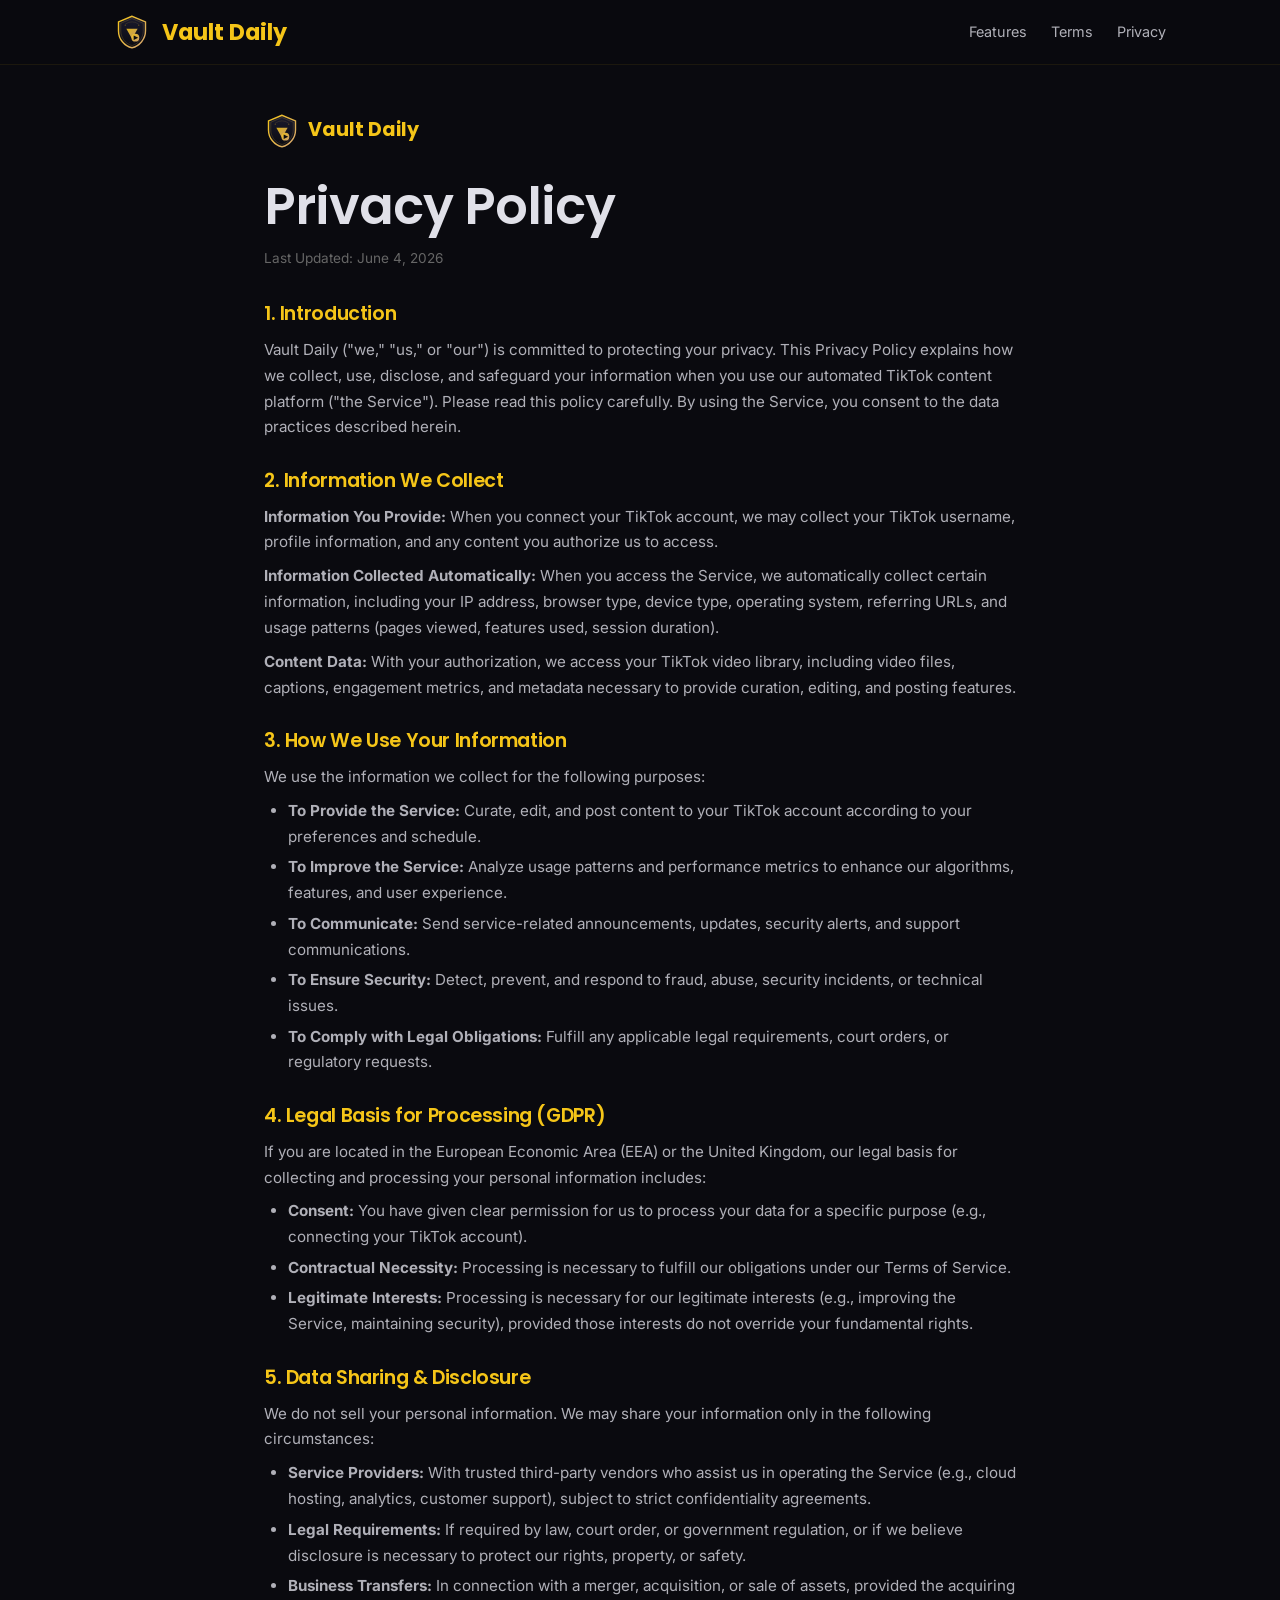
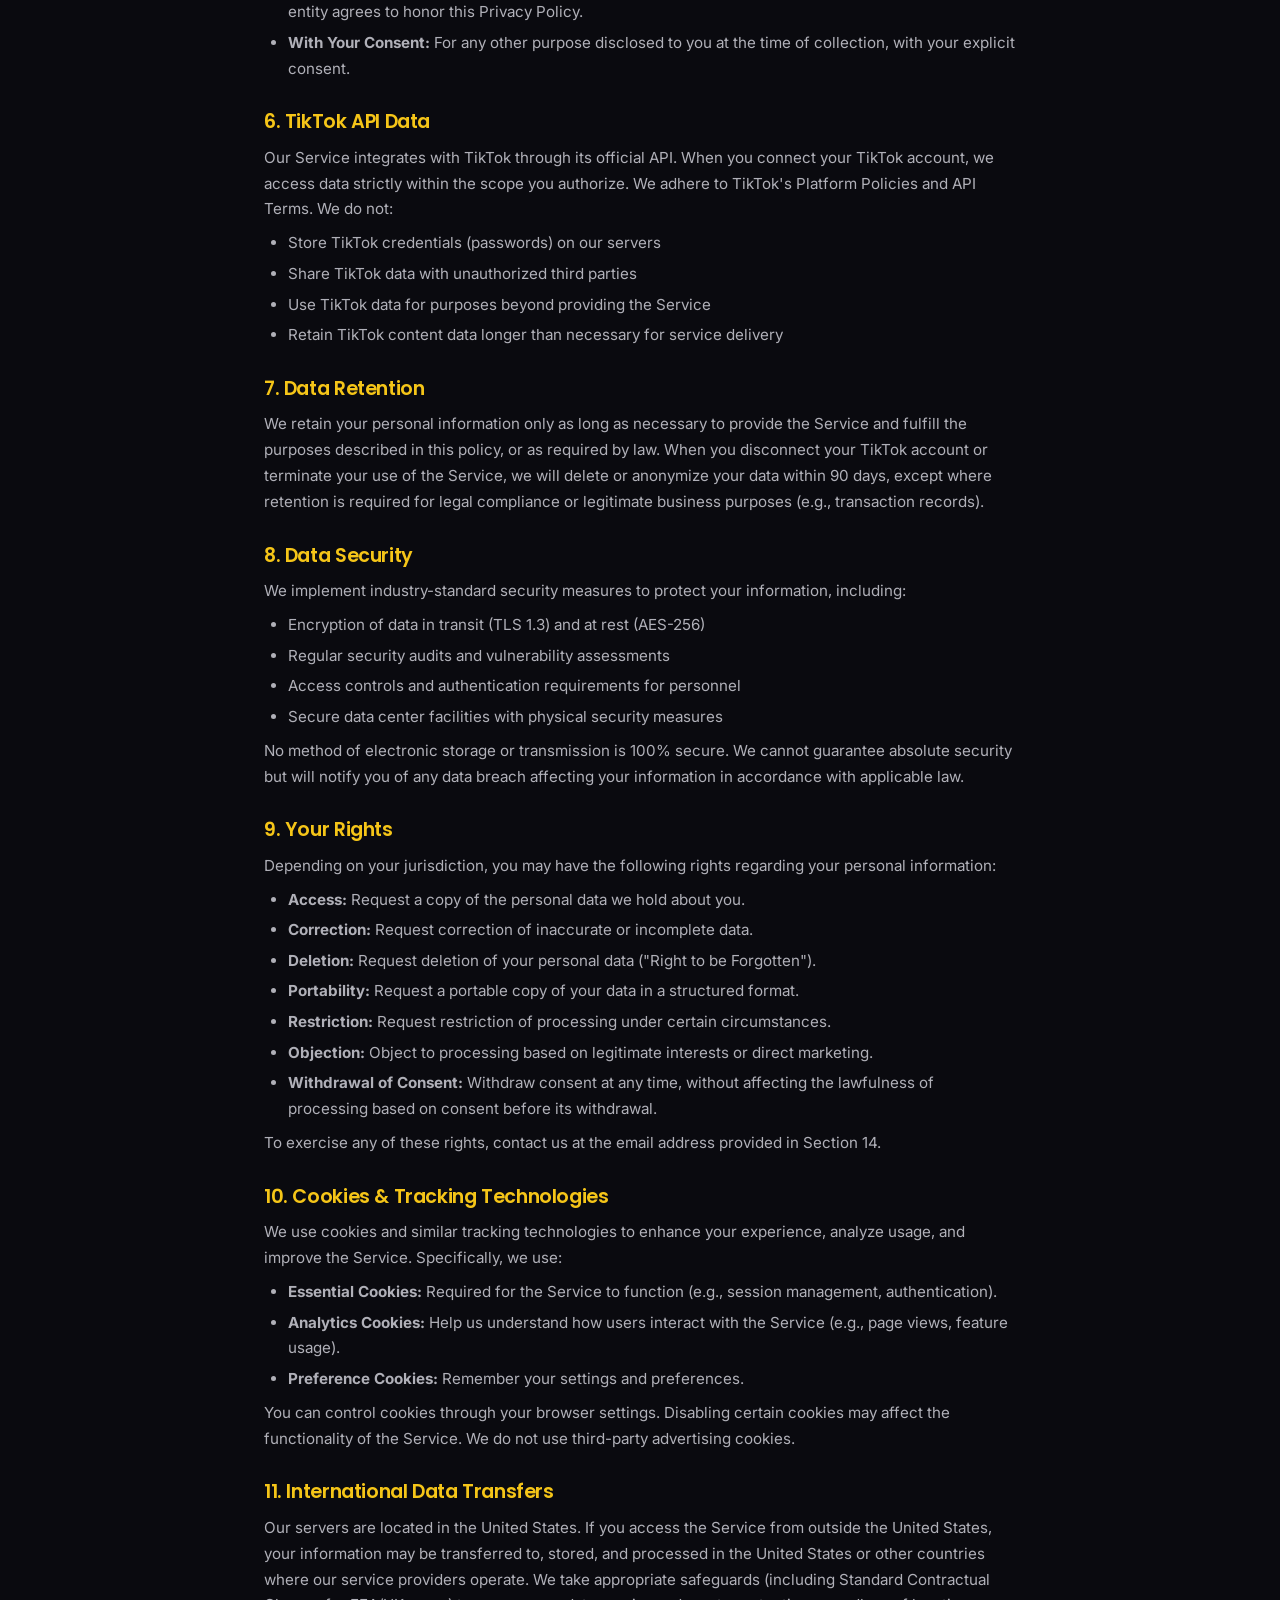
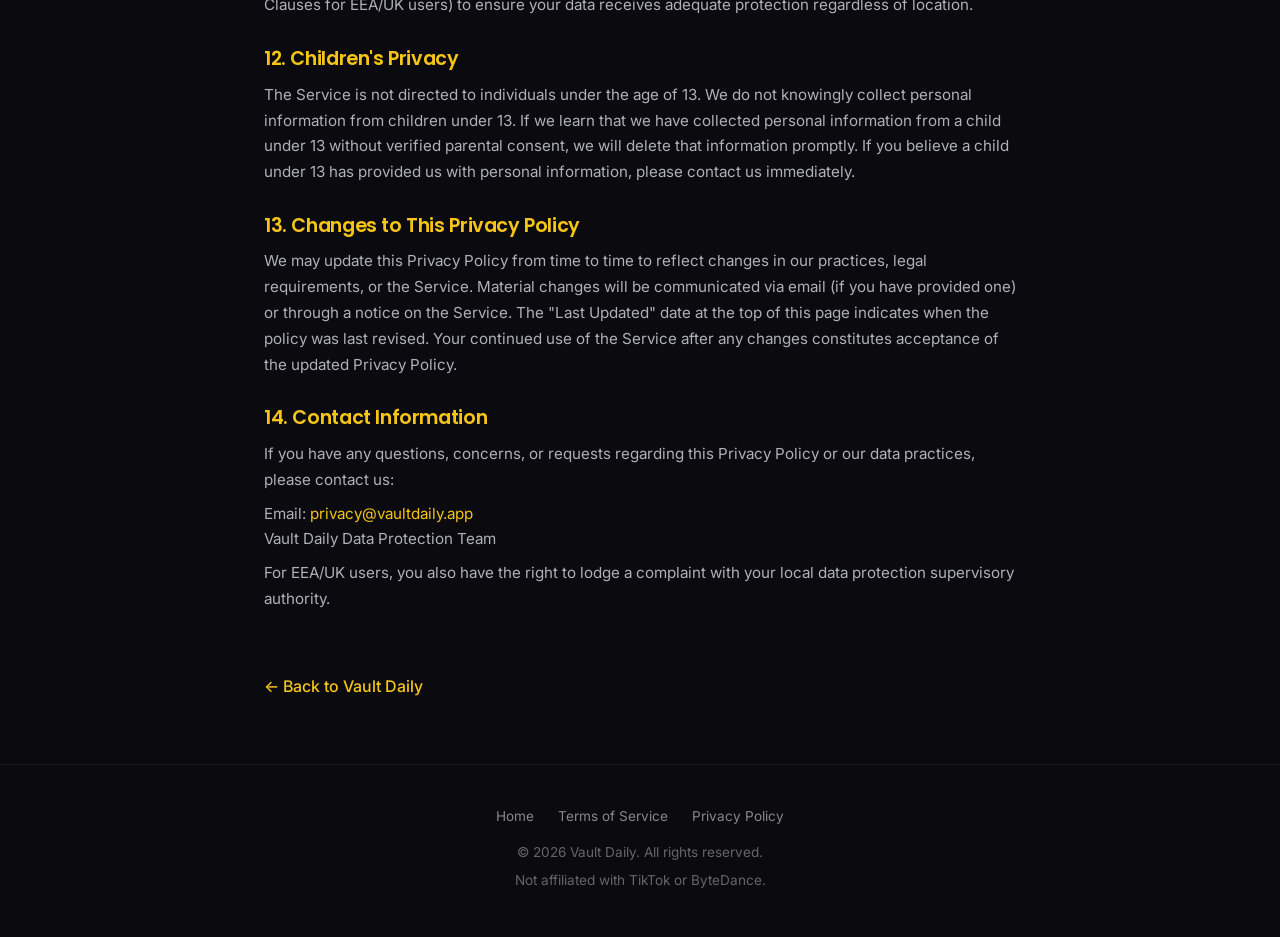
==== privacy.html @ 2237338b "Deploy Vault Daily site at repo root (manutebol100.github.io)" ====
<!DOCTYPE html>
<html lang="en">
<head>
  <meta charset="UTF-8">
  <meta name="viewport" content="width=device-width, initial-scale=1.0">
  <title>Privacy Policy – Vault Daily</title>
  <meta name="description" content="Vault Daily Privacy Policy — how we collect, use, and protect your personal data when using our automated TikTok platform.">
  <link rel="preconnect" href="https://fonts.googleapis.com">
  <link rel="preconnect" href="https://fonts.gstatic.com" crossorigin>
  <link href="https://fonts.googleapis.com/css2?family=Inter:wght@400;500;600;700&family=Poppins:wght@600;700&display=swap" rel="stylesheet">
  <link rel="stylesheet" href="style.css">
  <link rel="icon" type="image/svg+xml" href="/favicon.svg">
  <meta name="theme-color" content="#0a0a0f">
</head>
<body>

  <!-- ========== HEADER ========== -->
  <header class="header">
    <div class="container">
      <a href="index.html" class="logo">
        <img src="/favicon.svg" alt="Vault Daily" width="36" height="36">
        Vault Daily
      </a>
      <nav>
        <ul class="nav-links">
          <li><a href="index.html#features">Features</a></li>
          <li><a href="terms.html">Terms</a></li>
          <li><a href="privacy.html">Privacy</a></li>
        </ul>
      </nav>
    </div>
  </header>

  <!-- ========== LEGAL CONTENT ========== -->
  <main class="legal-page">
    <div class="container">
      <a href="index.html" class="logo" style="display:inline-flex;align-items:center;gap:0.5rem;margin-bottom:1.5rem;font-family:'Poppins',sans-serif;font-weight:700;font-size:1.2rem;color:#f5c518;">
        <img src="/favicon.svg" alt="" width="30" height="30">
        Vault Daily
      </a>

      <h1>Privacy Policy</h1>
      <p class="last-updated">Last Updated: June 4, 2026</p>

      <section>
        <h2>1. Introduction</h2>
        <p>Vault Daily ("we," "us," or "our") is committed to protecting your privacy. This Privacy Policy explains how we collect, use, disclose, and safeguard your information when you use our automated TikTok content platform ("the Service"). Please read this policy carefully. By using the Service, you consent to the data practices described herein.</p>
      </section>

      <section>
        <h2>2. Information We Collect</h2>
        <p><strong>Information You Provide:</strong> When you connect your TikTok account, we may collect your TikTok username, profile information, and any content you authorize us to access.</p>
        <p><strong>Information Collected Automatically:</strong> When you access the Service, we automatically collect certain information, including your IP address, browser type, device type, operating system, referring URLs, and usage patterns (pages viewed, features used, session duration).</p>
        <p><strong>Content Data:</strong> With your authorization, we access your TikTok video library, including video files, captions, engagement metrics, and metadata necessary to provide curation, editing, and posting features.</p>
      </section>

      <section>
        <h2>3. How We Use Your Information</h2>
        <p>We use the information we collect for the following purposes:</p>
        <ul>
          <li><strong>To Provide the Service:</strong> Curate, edit, and post content to your TikTok account according to your preferences and schedule.</li>
          <li><strong>To Improve the Service:</strong> Analyze usage patterns and performance metrics to enhance our algorithms, features, and user experience.</li>
          <li><strong>To Communicate:</strong> Send service-related announcements, updates, security alerts, and support communications.</li>
          <li><strong>To Ensure Security:</strong> Detect, prevent, and respond to fraud, abuse, security incidents, or technical issues.</li>
          <li><strong>To Comply with Legal Obligations:</strong> Fulfill any applicable legal requirements, court orders, or regulatory requests.</li>
        </ul>
      </section>

      <section>
        <h2>4. Legal Basis for Processing (GDPR)</h2>
        <p>If you are located in the European Economic Area (EEA) or the United Kingdom, our legal basis for collecting and processing your personal information includes:</p>
        <ul>
          <li><strong>Consent:</strong> You have given clear permission for us to process your data for a specific purpose (e.g., connecting your TikTok account).</li>
          <li><strong>Contractual Necessity:</strong> Processing is necessary to fulfill our obligations under our Terms of Service.</li>
          <li><strong>Legitimate Interests:</strong> Processing is necessary for our legitimate interests (e.g., improving the Service, maintaining security), provided those interests do not override your fundamental rights.</li>
        </ul>
      </section>

      <section>
        <h2>5. Data Sharing & Disclosure</h2>
        <p>We do not sell your personal information. We may share your information only in the following circumstances:</p>
        <ul>
          <li><strong>Service Providers:</strong> With trusted third-party vendors who assist us in operating the Service (e.g., cloud hosting, analytics, customer support), subject to strict confidentiality agreements.</li>
          <li><strong>Legal Requirements:</strong> If required by law, court order, or government regulation, or if we believe disclosure is necessary to protect our rights, property, or safety.</li>
          <li><strong>Business Transfers:</strong> In connection with a merger, acquisition, or sale of assets, provided the acquiring entity agrees to honor this Privacy Policy.</li>
          <li><strong>With Your Consent:</strong> For any other purpose disclosed to you at the time of collection, with your explicit consent.</li>
        </ul>
      </section>

      <section>
        <h2>6. TikTok API Data</h2>
        <p>Our Service integrates with TikTok through its official API. When you connect your TikTok account, we access data strictly within the scope you authorize. We adhere to TikTok's Platform Policies and API Terms. We do not:</p>
        <ul>
          <li>Store TikTok credentials (passwords) on our servers</li>
          <li>Share TikTok data with unauthorized third parties</li>
          <li>Use TikTok data for purposes beyond providing the Service</li>
          <li>Retain TikTok content data longer than necessary for service delivery</li>
        </ul>
      </section>

      <section>
        <h2>7. Data Retention</h2>
        <p>We retain your personal information only as long as necessary to provide the Service and fulfill the purposes described in this policy, or as required by law. When you disconnect your TikTok account or terminate your use of the Service, we will delete or anonymize your data within 90 days, except where retention is required for legal compliance or legitimate business purposes (e.g., transaction records).</p>
      </section>

      <section>
        <h2>8. Data Security</h2>
        <p>We implement industry-standard security measures to protect your information, including:</p>
        <ul>
          <li>Encryption of data in transit (TLS 1.3) and at rest (AES-256)</li>
          <li>Regular security audits and vulnerability assessments</li>
          <li>Access controls and authentication requirements for personnel</li>
          <li>Secure data center facilities with physical security measures</li>
        </ul>
        <p>No method of electronic storage or transmission is 100% secure. We cannot guarantee absolute security but will notify you of any data breach affecting your information in accordance with applicable law.</p>
      </section>

      <section>
        <h2>9. Your Rights</h2>
        <p>Depending on your jurisdiction, you may have the following rights regarding your personal information:</p>
        <ul>
          <li><strong>Access:</strong> Request a copy of the personal data we hold about you.</li>
          <li><strong>Correction:</strong> Request correction of inaccurate or incomplete data.</li>
          <li><strong>Deletion:</strong> Request deletion of your personal data ("Right to be Forgotten").</li>
          <li><strong>Portability:</strong> Request a portable copy of your data in a structured format.</li>
          <li><strong>Restriction:</strong> Request restriction of processing under certain circumstances.</li>
          <li><strong>Objection:</strong> Object to processing based on legitimate interests or direct marketing.</li>
          <li><strong>Withdrawal of Consent:</strong> Withdraw consent at any time, without affecting the lawfulness of processing based on consent before its withdrawal.</li>
        </ul>
        <p>To exercise any of these rights, contact us at the email address provided in Section 14.</p>
      </section>

      <section>
        <h2>10. Cookies & Tracking Technologies</h2>
        <p>We use cookies and similar tracking technologies to enhance your experience, analyze usage, and improve the Service. Specifically, we use:</p>
        <ul>
          <li><strong>Essential Cookies:</strong> Required for the Service to function (e.g., session management, authentication).</li>
          <li><strong>Analytics Cookies:</strong> Help us understand how users interact with the Service (e.g., page views, feature usage).</li>
          <li><strong>Preference Cookies:</strong> Remember your settings and preferences.</li>
        </ul>
        <p>You can control cookies through your browser settings. Disabling certain cookies may affect the functionality of the Service. We do not use third-party advertising cookies.</p>
      </section>

      <section>
        <h2>11. International Data Transfers</h2>
        <p>Our servers are located in the United States. If you access the Service from outside the United States, your information may be transferred to, stored, and processed in the United States or other countries where our service providers operate. We take appropriate safeguards (including Standard Contractual Clauses for EEA/UK users) to ensure your data receives adequate protection regardless of location.</p>
      </section>

      <section>
        <h2>12. Children's Privacy</h2>
        <p>The Service is not directed to individuals under the age of 13. We do not knowingly collect personal information from children under 13. If we learn that we have collected personal information from a child under 13 without verified parental consent, we will delete that information promptly. If you believe a child under 13 has provided us with personal information, please contact us immediately.</p>
      </section>

      <section>
        <h2>13. Changes to This Privacy Policy</h2>
        <p>We may update this Privacy Policy from time to time to reflect changes in our practices, legal requirements, or the Service. Material changes will be communicated via email (if you have provided one) or through a notice on the Service. The "Last Updated" date at the top of this page indicates when the policy was last revised. Your continued use of the Service after any changes constitutes acceptance of the updated Privacy Policy.</p>
      </section>

      <section>
        <h2>14. Contact Information</h2>
        <p>If you have any questions, concerns, or requests regarding this Privacy Policy or our data practices, please contact us:</p>
        <p>
          Email: <a href="mailto:privacy@vaultdaily.app">privacy@vaultdaily.app</a><br>
          Vault Daily Data Protection Team
        </p>
        <p>For EEA/UK users, you also have the right to lodge a complaint with your local data protection supervisory authority.</p>
      </section>

      <a href="index.html" class="back-link">← Back to Vault Daily</a>
    </div>
  </main>

  <!-- ========== FOOTER ========== -->
  <footer class="footer">
    <div class="container">
      <div class="footer-links">
        <a href="index.html">Home</a>
        <a href="terms.html">Terms of Service</a>
        <a href="privacy.html">Privacy Policy</a>
      </div>
      <p>&copy; 2026 Vault Daily. All rights reserved.</p>
      <p>Not affiliated with TikTok or ByteDance.</p>
    </div>
  </footer>

</body>
</html>
---- style.css ----
/* ============================================
   Vault Daily – Brand Stylesheet
   Dark theme · Gold accent · Glassmorphism
   ============================================ */

/* ----- Reset & Base ----- */
*, *::before, *::after {
  margin: 0;
  padding: 0;
  box-sizing: border-box;
}

html {
  scroll-behavior: smooth;
}

body {
  font-family: 'Inter', -apple-system, BlinkMacSystemFont, 'Segoe UI', Roboto, Helvetica, Arial, sans-serif;
  background-color: #0a0a0f;
  color: #e0e0e8;
  line-height: 1.7;
  min-height: 100vh;
  display: flex;
  flex-direction: column;
}

/* ----- Typography ----- */
h1, h2, h3, h4 {
  font-family: 'Poppins', 'Inter', sans-serif;
  font-weight: 600;
  letter-spacing: -0.02em;
  line-height: 1.3;
}

h1 { font-size: clamp(2rem, 5vw, 3.2rem); }
h2 { font-size: clamp(1.5rem, 3.5vw, 2.2rem); }
h3 { font-size: 1.3rem; }

p {
  color: #b0b0b8;
  font-size: 1rem;
}

a {
  color: #f5c518;
  text-decoration: none;
  transition: color 0.2s ease;
}

a:hover {
  color: #ffd84d;
}

/* ----- Utility ----- */
.container {
  width: 100%;
  max-width: 1100px;
  margin: 0 auto;
  padding: 0 1.5rem;
}

/* ----- Header / Navigation ----- */
.header {
  position: sticky;
  top: 0;
  z-index: 100;
  background: rgba(10, 10, 15, 0.85);
  backdrop-filter: blur(12px);
  -webkit-backdrop-filter: blur(12px);
  border-bottom: 1px solid rgba(245, 197, 24, 0.08);
  padding: 0.8rem 0;
}

.header .container {
  display: flex;
  align-items: center;
  justify-content: space-between;
}

.logo {
  display: flex;
  align-items: center;
  gap: 0.75rem;
  font-family: 'Poppins', sans-serif;
  font-weight: 700;
  font-size: 1.4rem;
  color: #f5c518;
}

.logo img {
  width: 36px;
  height: 36px;
}

.nav-links {
  display: flex;
  align-items: center;
  gap: 1.5rem;
  list-style: none;
}

.nav-links a {
  font-size: 0.9rem;
  color: #b0b0b8;
  padding: 0.3rem 0;
  position: relative;
}

.nav-links a::after {
  content: '';
  position: absolute;
  bottom: 0;
  left: 0;
  width: 0;
  height: 2px;
  background: linear-gradient(90deg, #f5c518, #d4a574);
  transition: width 0.25s ease;
}

.nav-links a:hover::after {
  width: 100%;
}

/* ----- Hero Section ----- */
.hero {
  padding: 5rem 0 4rem;
  text-align: center;
  position: relative;
  overflow: hidden;
}

.hero::before {
  content: '';
  position: absolute;
  top: -40%;
  left: 50%;
  transform: translateX(-50%);
  width: 600px;
  height: 600px;
  background: radial-gradient(circle, rgba(245, 197, 24, 0.04) 0%, transparent 70%);
  pointer-events: none;
}

.hero-logo {
  width: 80px;
  height: 80px;
  margin-bottom: 1.5rem;
}

.hero h1 {
  background: linear-gradient(135deg, #f5c518, #d4a574);
  -webkit-background-clip: text;
  -webkit-text-fill-color: transparent;
  background-clip: text;
  margin-bottom: 0.75rem;
}

.hero p {
  font-size: 1.15rem;
  max-width: 600px;
  margin: 0 auto 2rem;
  color: #888;
}

/* ----- Buttons ----- */
.btn {
  display: inline-flex;
  align-items: center;
  gap: 0.5rem;
  padding: 0.85rem 2rem;
  border-radius: 12px;
  font-family: 'Inter', sans-serif;
  font-weight: 600;
  font-size: 0.95rem;
  border: none;
  cursor: pointer;
  transition: all 0.25s ease;
}

.btn-primary {
  background: linear-gradient(135deg, #f5c518, #d4a574);
  color: #0a0a0f;
  box-shadow: 0 4px 20px rgba(245, 197, 24, 0.25);
}

.btn-primary:hover {
  transform: translateY(-2px);
  box-shadow: 0 6px 30px rgba(245, 197, 24, 0.35);
}

.btn-secondary {
  background: rgba(255, 255, 255, 0.06);
  color: #f5c518;
  border: 1px solid rgba(245, 197, 24, 0.25);
}

.btn-secondary:hover {
  background: rgba(245, 197, 24, 0.1);
  transform: translateY(-2px);
}

/* ----- Glass Card ----- */
.card {
  background: rgba(255, 255, 255, 0.04);
  backdrop-filter: blur(8px);
  -webkit-backdrop-filter: blur(8px);
  border: 1px solid rgba(255, 255, 255, 0.06);
  border-radius: 16px;
  padding: 2rem;
  transition: all 0.3s ease;
}

.card:hover {
  background: rgba(255, 255, 255, 0.07);
  border-color: rgba(245, 197, 24, 0.2);
  transform: translateY(-4px);
  box-shadow: 0 8px 40px rgba(0, 0, 0, 0.3);
}

/* ----- Features Section ----- */
.features {
  padding: 4rem 0;
}

.features h2 {
  text-align: center;
  margin-bottom: 3rem;
}

.feature-grid {
  display: grid;
  grid-template-columns: repeat(auto-fit, minmax(240px, 1fr));
  gap: 1.5rem;
}

.feature-card {
  text-align: center;
}

.feature-card .icon {
  font-size: 2.2rem;
  margin-bottom: 1rem;
  display: inline-block;
}

.feature-card h3 {
  margin-bottom: 0.5rem;
}

.feature-card p {
  font-size: 0.92rem;
  color: #888;
}

/* ----- Legal Pages ----- */
.legal-page {
  padding: 3rem 0 4rem;
  flex: 1;
}

.legal-page .container {
  max-width: 800px;
}

.legal-page h1 {
  margin-bottom: 0.5rem;
}

.legal-page .last-updated {
  color: #666;
  font-size: 0.85rem;
  margin-bottom: 2rem;
}

.legal-page section {
  margin-bottom: 1.8rem;
}

.legal-page h2 {
  font-size: 1.2rem;
  margin-bottom: 0.6rem;
  color: #f5c518;
}

.legal-page p,
.legal-page li {
  color: #b0b0b8;
  font-size: 0.95rem;
  margin-bottom: 0.5rem;
}

.legal-page ul {
  list-style: disc;
  padding-left: 1.5rem;
  margin: 0.5rem 0;
}

.legal-page ul li {
  margin-bottom: 0.3rem;
}

.legal-page .back-link {
  display: inline-block;
  margin-top: 2rem;
  color: #f5c518;
  font-weight: 500;
}

.legal-page .back-link:hover {
  color: #ffd84d;
}

/* ----- Footer ----- */
.footer {
  margin-top: auto;
  padding: 2.5rem 0;
  border-top: 1px solid rgba(255, 255, 255, 0.05);
  text-align: center;
}

.footer p {
  font-size: 0.85rem;
  color: #666;
  margin-bottom: 0.3rem;
}

.footer a {
  color: #888;
}

.footer a:hover {
  color: #f5c518;
}

.footer-links {
  display: flex;
  justify-content: center;
  gap: 1.5rem;
  margin-bottom: 0.8rem;
  flex-wrap: wrap;
}

.footer-links a {
  font-size: 0.85rem;
  color: #888;
}

/* ----- Responsive ----- */
@media (max-width: 768px) {
  .header .container {
    flex-direction: column;
    gap: 0.5rem;
  }

  .nav-links {
    gap: 1rem;
  }

  .hero {
    padding: 3rem 0 2.5rem;
  }

  .feature-grid {
    grid-template-columns: 1fr;
  }

  .legal-page {
    padding: 2rem 0;
  }
}

@media (max-width: 480px) {
  .nav-links {
    gap: 0.75rem;
    flex-wrap: wrap;
    justify-content: center;
  }

  .btn {
    padding: 0.7rem 1.5rem;
    font-size: 0.9rem;
  }

  .hero-logo {
    width: 60px;
    height: 60px;
  }
}
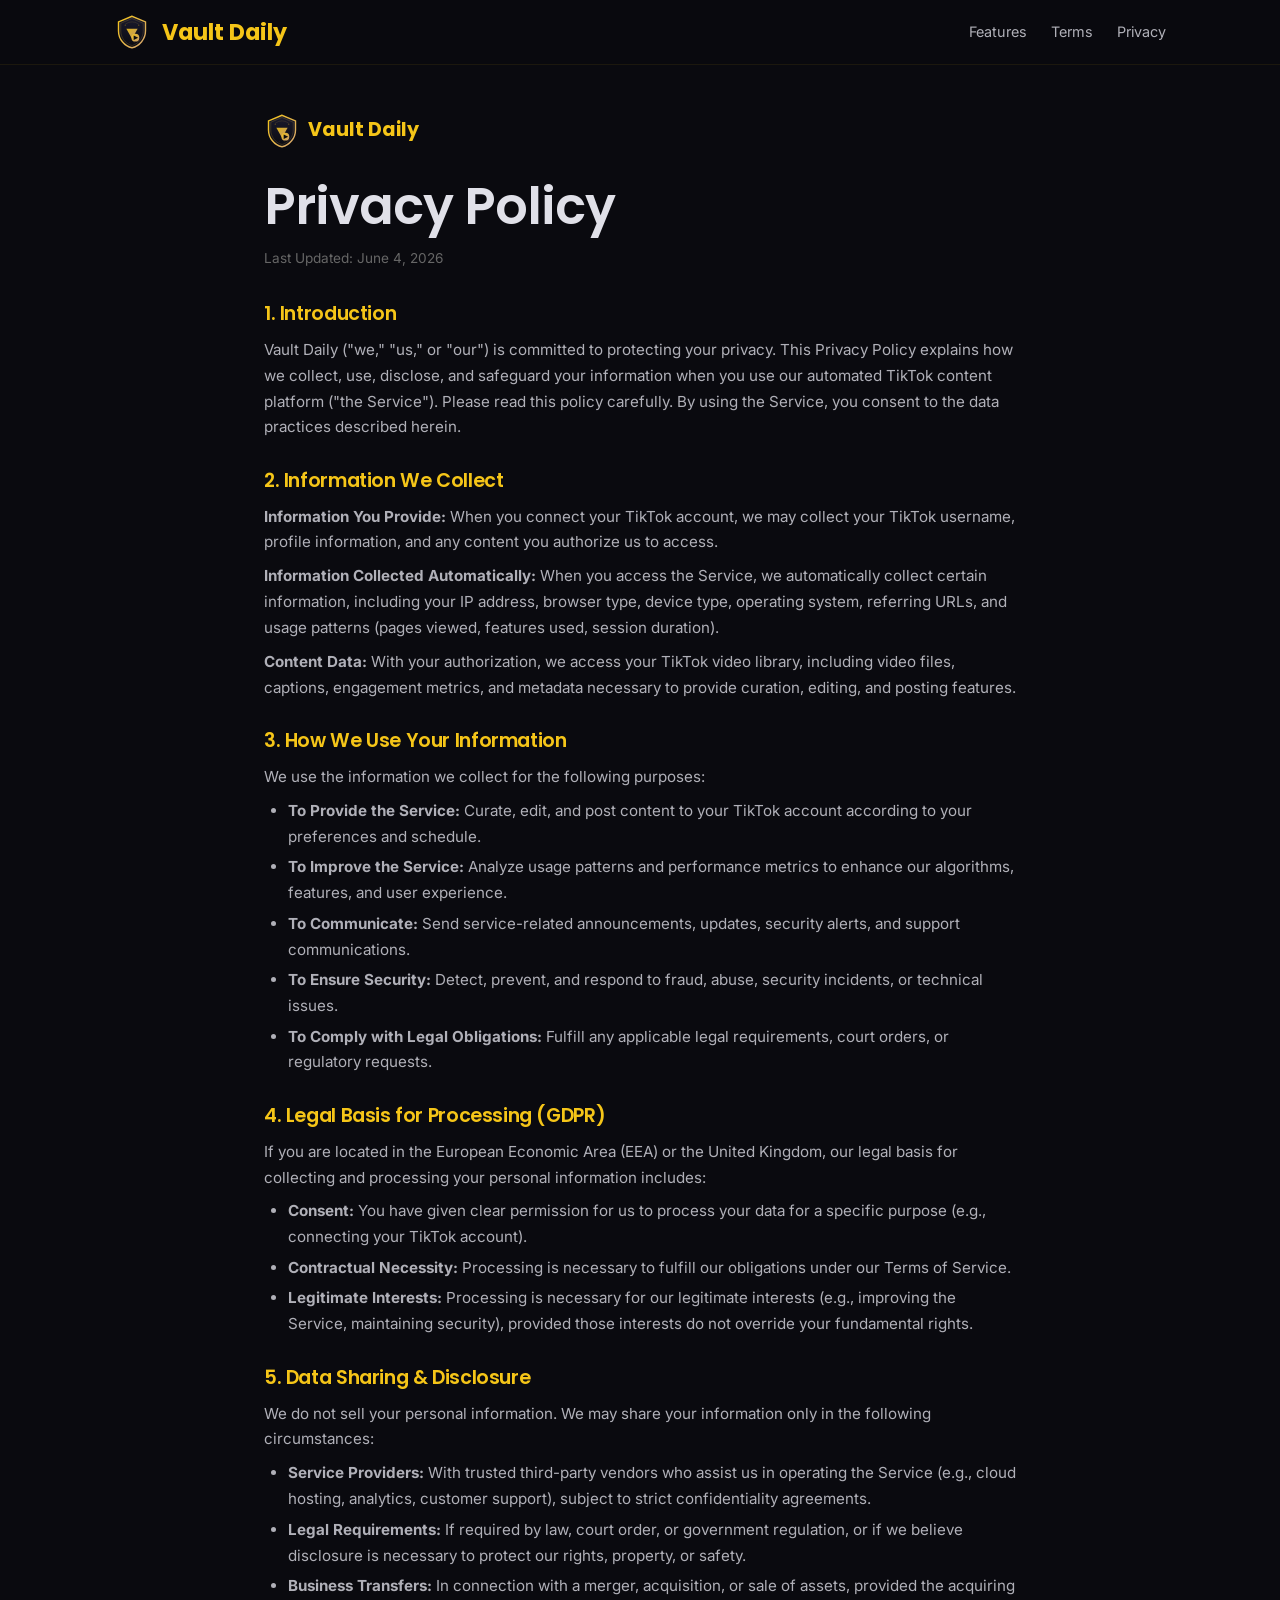
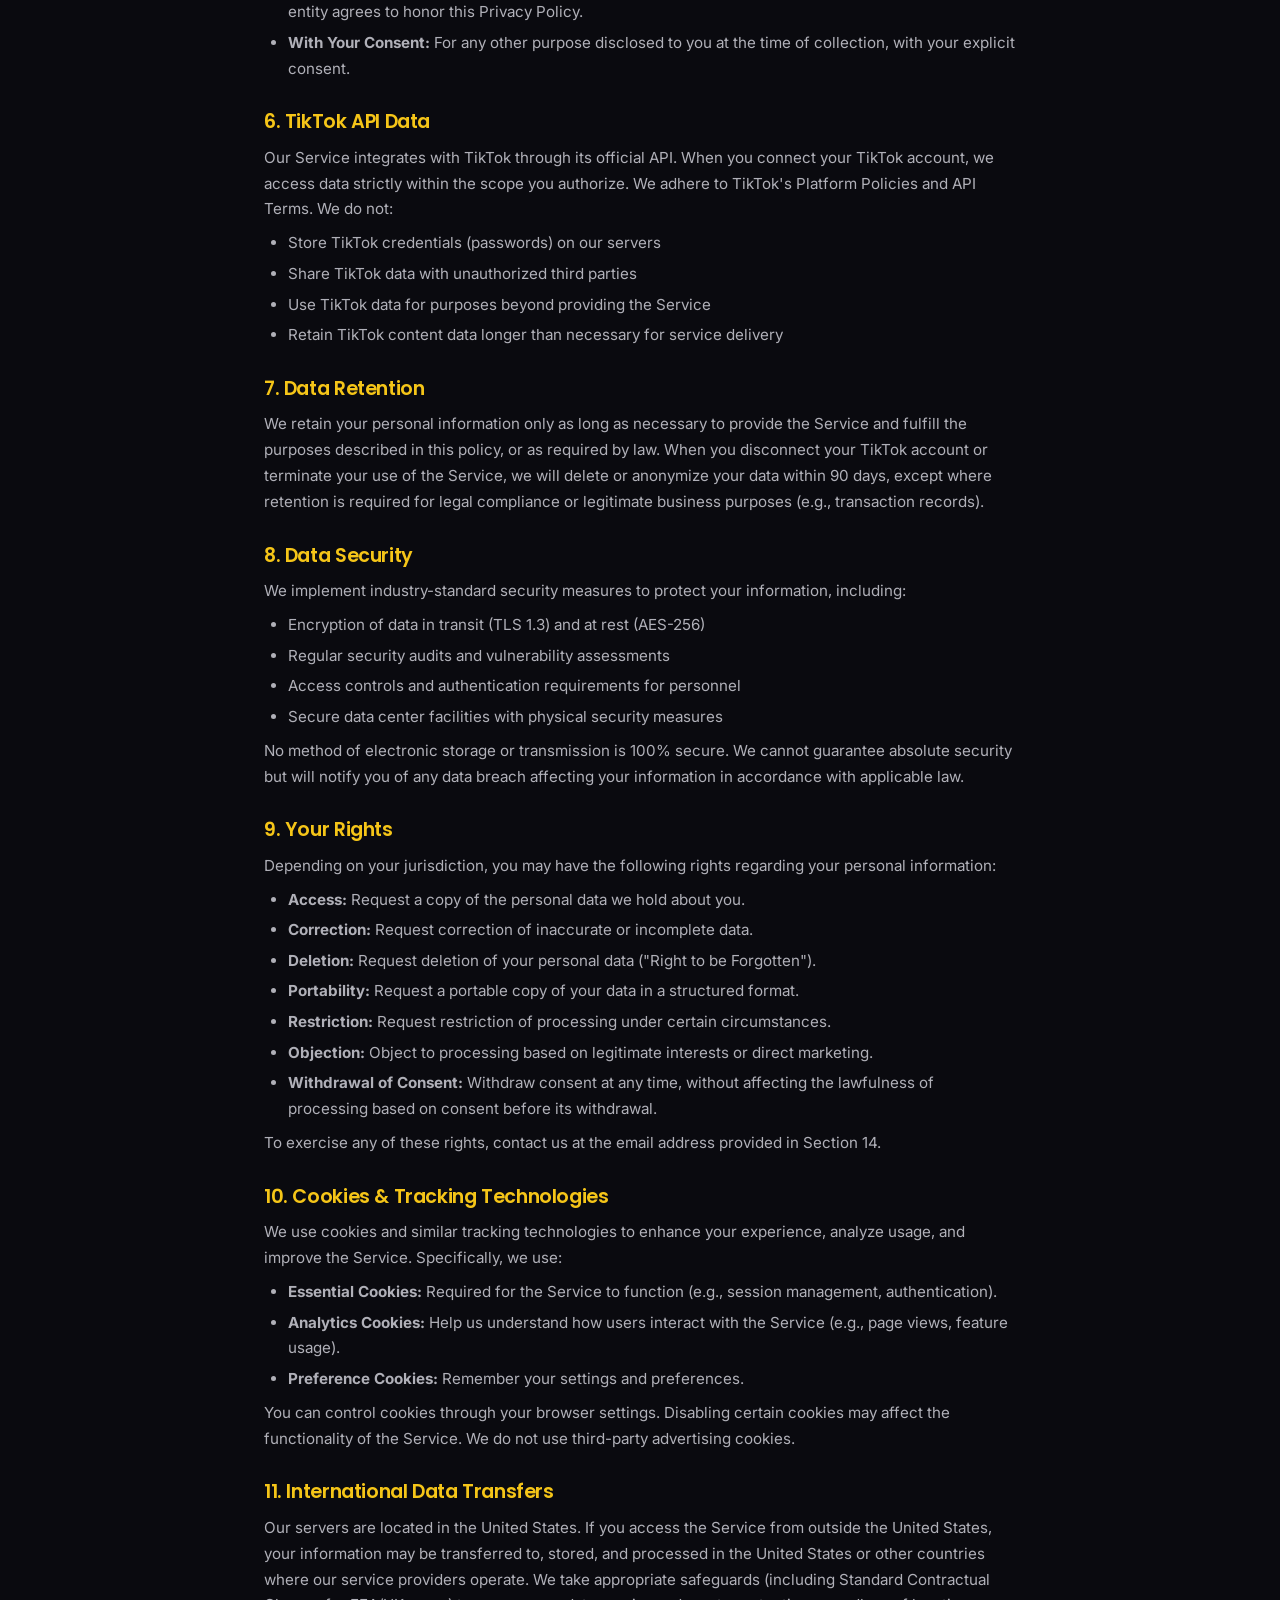
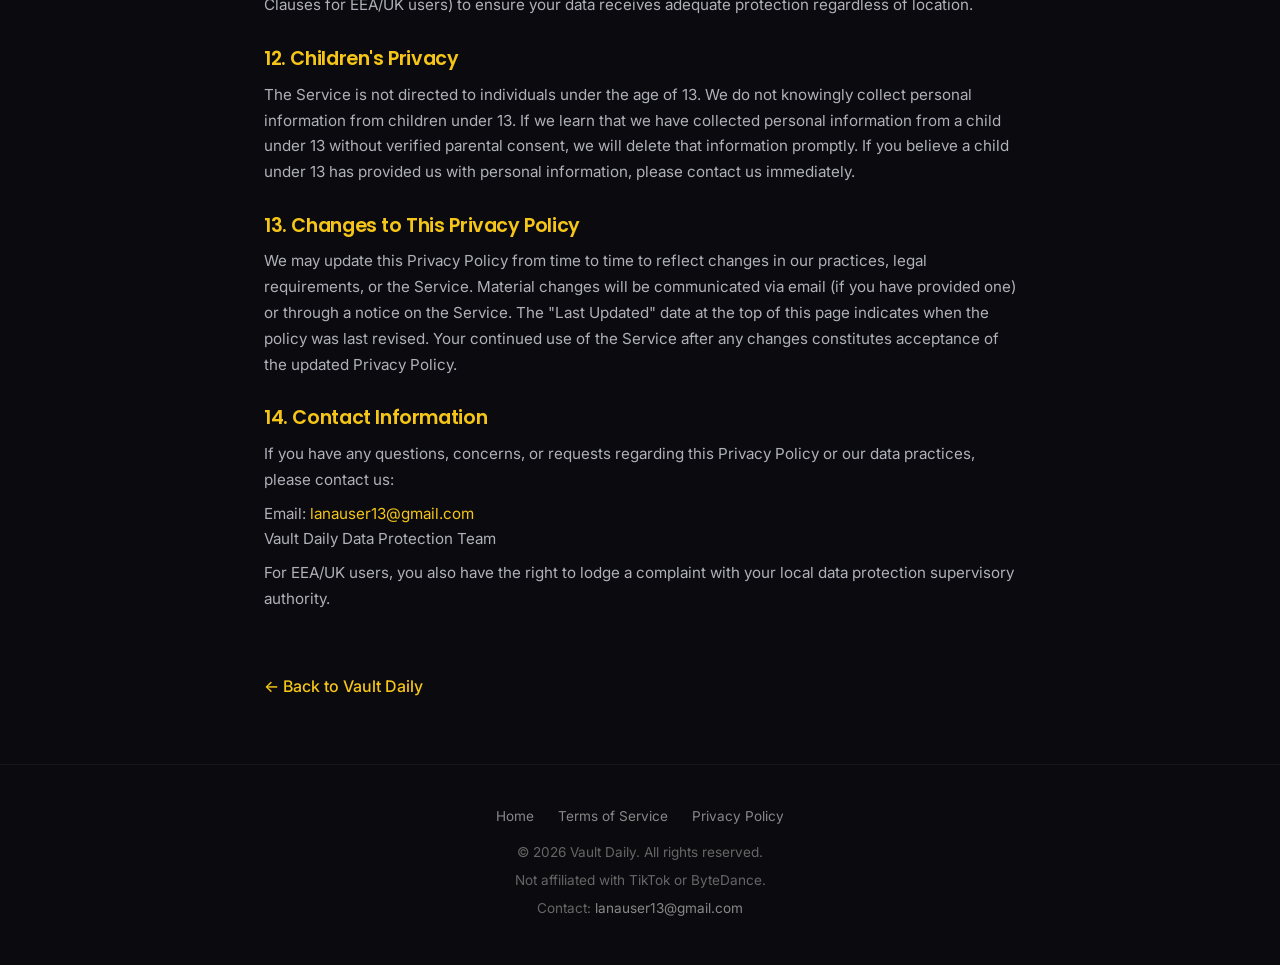
==== commit 7df159c7: "Update contact email to lanauser13@gmail.com across all pages" ====
--- a/privacy.html
+++ b/privacy.html
@@ -160,7 +160,7 @@
         <h2>14. Contact Information</h2>
         <p>If you have any questions, concerns, or requests regarding this Privacy Policy or our data practices, please contact us:</p>
         <p>
-          Email: <a href="mailto:privacy@vaultdaily.app">privacy@vaultdaily.app</a><br>
+          Email: <a href="mailto:lanauser13@gmail.com">lanauser13@gmail.com</a><br>
           Vault Daily Data Protection Team
         </p>
         <p>For EEA/UK users, you also have the right to lodge a complaint with your local data protection supervisory authority.</p>
@@ -180,6 +180,7 @@
       </div>
       <p>&copy; 2026 Vault Daily. All rights reserved.</p>
       <p>Not affiliated with TikTok or ByteDance.</p>
+      <p>Contact: <a href="mailto:lanauser13@gmail.com">lanauser13@gmail.com</a></p>
     </div>
   </footer>
 
